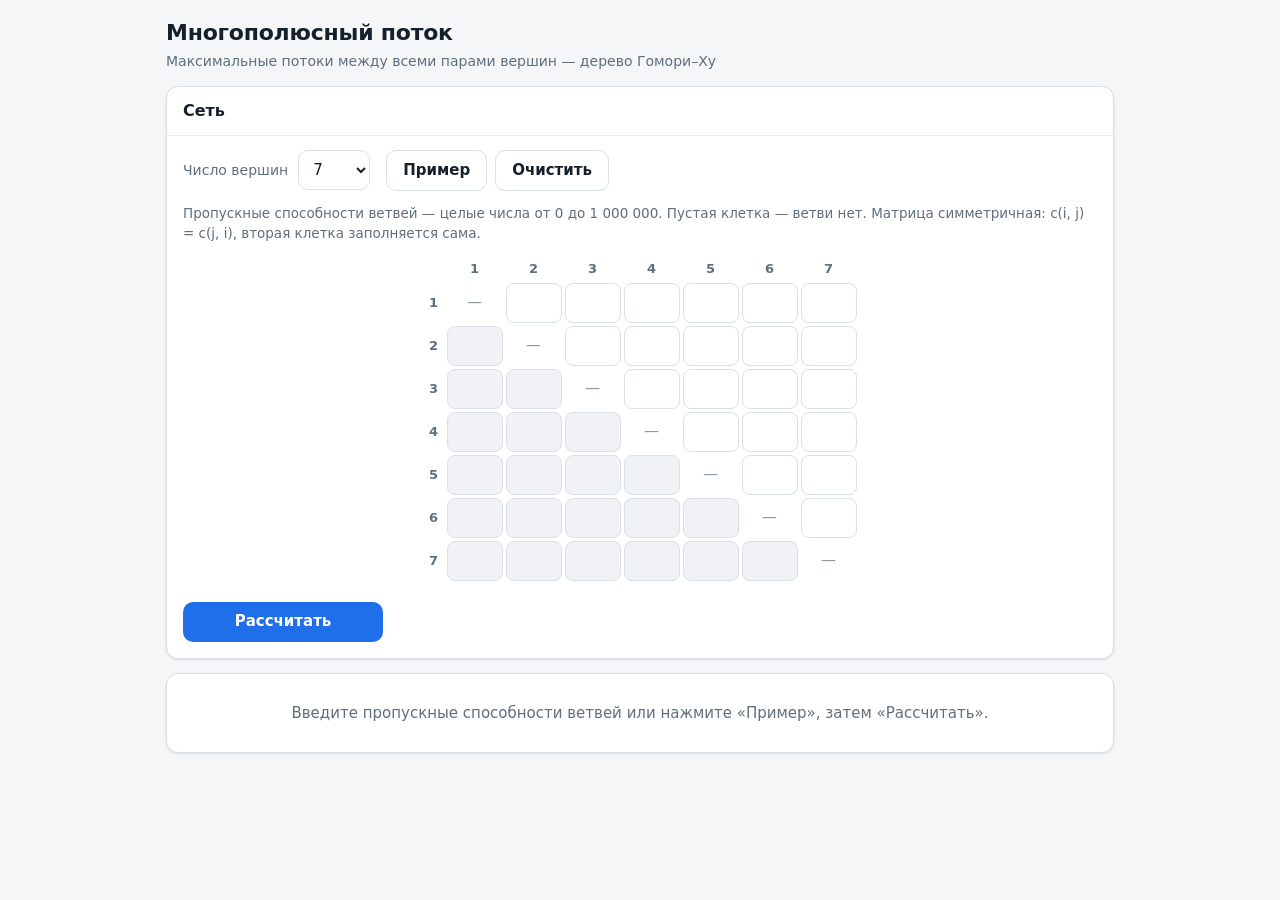
==== prilozhenie-2/ui/index.html @ 4b2078f8 "feat(ui): экран многополюсного потока - ввод матрицы, шаги с разрезами, рисунки сети и дерева, итого" ====
<!DOCTYPE html>
<html lang="ru">
<head>
    <meta charset="utf-8">
    <meta name="viewport" content="width=device-width, initial-scale=1, viewport-fit=cover">
    <meta name="color-scheme" content="light dark">
    <meta name="description"
          content="Многополюсный максимальный поток: дерево Гомори–Ху и потоки между всеми парами вершин сети">
    <title>Многополюсный поток</title>
    <link rel="stylesheet" href="styles.css">
    <script src="android-bridge.js"></script>
</head>
<body>
<div class="page">
    <header class="masthead">
        <h1>Многополюсный поток</h1>
        <p>Максимальные потоки между всеми парами вершин — дерево Гомори–Ху</p>
    </header>

    <section class="card" id="input-card">
        <h2>Сеть</h2>
        <div class="card-body">
            <div class="toolbar">
                <div class="size-row">
                    <label class="size-field" for="size">Число вершин</label>
                    <select id="size"></select>
                </div>
                <div class="button-row">
                    <button type="button" class="btn-ghost" id="btn-example">Пример</button>
                    <button type="button" class="btn-ghost" id="btn-clear">Очистить</button>
                </div>
            </div>
            <div class="undo" id="undo" hidden>
                <span id="undo-text"></span>
                <button type="button" class="btn-link" id="btn-undo">Вернуть как было</button>
            </div>
            <p class="hint">
                Пропускные способности ветвей — целые числа от 0 до 1&nbsp;000&nbsp;000.
                Пустая клетка — ветви нет. Матрица симметричная: c(i,&nbsp;j) = c(j,&nbsp;i),
                вторая клетка заполняется сама.
            </p>
            <div class="matrix-scroll">
                <table class="matrix" id="matrix"></table>
            </div>
            <div class="message error" id="input-message" role="alert" hidden></div>
            <button type="button" class="btn-primary" id="btn-solve">Рассчитать</button>
        </div>
    </section>

    <main id="results"></main>
</div>

<script src="app.js"></script>
</body>
</html>
---- prilozhenie-2/ui/styles.css ----
/* Многополюсный поток — оформление.
   Палитра та же, что у калькулятора набора высоты, тёмная тема - по настройке системы.
   Без flex-gap и прочих новинок: страница должна выглядеть так же в старом WebView Android 10. */

:root {
    color-scheme: light dark;
    --bg: #f4f6f8;
    --surface: #ffffff;
    --surface-2: #f0f2f5;
    --border: #dae0e7;
    --border-soft: #e8ecf1;
    --text: #16202b;
    --text-dim: #5f6f7e;
    --text-faint: #8a97a4;
    --accent: #1f6feb;
    --accent-soft: rgba(31, 111, 235, 0.12);
    --sink: #c2410c;
    --sink-soft: rgba(194, 65, 12, 0.12);
    --edge: #9aa7b4;
    --warn-bg: #fff6e5;
    --warn-border: #f0d08a;
    --warn-text: #8a5a06;
    --danger-bg: #fdecea;
    --danger-border: #f3b5ae;
    --danger-text: #a4291c;
    --shadow: 0 1px 2px rgba(16, 24, 40, 0.05), 0 1px 3px rgba(16, 24, 40, 0.06);
}

/* Тёмная палитра записана дважды: по настройке браузера (сайт) и по классу theme-dark,
   который в приложении ставит android-bridge.js - WebView Android 10-12 тему системы
   странице не сообщает. Если приложение сказало «светлая», класс theme-light её закрепляет. */
@media (prefers-color-scheme: dark) {
    :root:not(.theme-light) {
        --bg: #0e1319;
        --surface: #151b22;
        --surface-2: #1b232b;
        --border: #2a333d;
        --border-soft: #222b34;
        --text: #e4eaf1;
        --text-dim: #97a4b2;
        --text-faint: #6d7c8a;
        --accent: #4d9dff;
        --accent-soft: rgba(77, 157, 255, 0.16);
        --sink: #fb923c;
        --sink-soft: rgba(251, 146, 60, 0.16);
        --edge: #4f5d6b;
        --warn-bg: #2c2411;
        --warn-border: #5c4a1c;
        --warn-text: #e0b45f;
        --danger-bg: #2d1613;
        --danger-border: #5e2a24;
        --danger-text: #ff8b7d;
        --shadow: none;
    }
}

:root.theme-light {
    color-scheme: light;
}

:root.theme-dark {
    color-scheme: dark;
    --bg: #0e1319;
    --surface: #151b22;
    --surface-2: #1b232b;
    --border: #2a333d;
    --border-soft: #222b34;
    --text: #e4eaf1;
    --text-dim: #97a4b2;
    --text-faint: #6d7c8a;
    --accent: #4d9dff;
    --accent-soft: rgba(77, 157, 255, 0.16);
    --sink: #fb923c;
    --sink-soft: rgba(251, 146, 60, 0.16);
    --edge: #4f5d6b;
    --warn-bg: #2c2411;
    --warn-border: #5c4a1c;
    --warn-text: #e0b45f;
    --danger-bg: #2d1613;
    --danger-border: #5e2a24;
    --danger-text: #ff8b7d;
    --shadow: none;
}

* {
    box-sizing: border-box;
}

[hidden] {
    display: none !important;
}

html {
    -webkit-text-size-adjust: 100%;
}

body {
    margin: 0;
    background: var(--bg);
    color: var(--text);
    font: 15px/1.5 system-ui, -apple-system, "Segoe UI", Roboto, "Helvetica Neue", Arial, sans-serif;
}

.page {
    max-width: 980px;
    margin: 0 auto;
    padding: 16px 16px 48px;
}

/* ------------------------------------------------------------------ шапка */

.masthead {
    margin-bottom: 14px;
}

.masthead h1 {
    margin: 0;
    font-size: 22px;
    font-weight: 650;
    letter-spacing: -0.01em;
}

.masthead p {
    margin: 2px 0 0;
    color: var(--text-dim);
    font-size: 14px;
}

/* ---------------------------------------------------------------- карточки */

.card {
    background: var(--surface);
    border: 1px solid var(--border);
    border-radius: 12px;
    box-shadow: var(--shadow);
    margin-bottom: 14px;
}

.card > h2 {
    margin: 0;
    padding: 12px 16px;
    font-size: 16px;
    font-weight: 650;
    border-bottom: 1px solid var(--border-soft);
}

.card-body {
    padding: 14px 16px 16px;
}

.placeholder {
    padding: 28px 16px;
    color: var(--text-dim);
    text-align: center;
}

.hint {
    margin: 0 0 12px;
    color: var(--text-dim);
    font-size: 13.5px;
}

.center {
    text-align: center;
}

.muted {
    color: var(--text-dim);
}

.footnote {
    margin: 4px 0 0;
    color: var(--text-faint);
    font-size: 12.5px;
    text-align: center;
}

/* ------------------------------------------------------------------ кнопки */

button,
select {
    font: inherit;
    color: inherit;
}

.btn-primary,
.btn-ghost {
    min-height: 40px;
    padding: 8px 16px;
    border-radius: 10px;
    font-size: 15px;
    font-weight: 600;
    cursor: pointer;
}

.btn-primary {
    display: block;
    width: 100%;
    margin-top: 14px;
    border: 0;
    background: var(--accent);
    color: #fff;
}

.btn-primary:disabled {
    opacity: 0.6;
}

.btn-ghost {
    border: 1px solid var(--border);
    background: var(--surface);
}

.btn-small {
    min-height: 34px;
    padding: 5px 12px;
    font-size: 14px;
}

.btn-link {
    padding: 0;
    border: 0;
    background: none;
    color: var(--accent);
    font-weight: 600;
    text-decoration: underline;
    cursor: pointer;
}

@media (min-width: 640px) {
    .btn-primary {
        display: inline-block;
        width: auto;
        min-width: 200px;
    }
}

/* ------------------------------------------------------------------ ввод */

/* на телефоне: строка с числом вершин, под ней две равные кнопки; на широком экране - в одну строку */
.toolbar {
    margin: 0 0 12px;
}

.size-row {
    display: flex;
    align-items: center;
    justify-content: space-between;
    margin-bottom: 8px;
}

.button-row {
    display: grid;
    grid-template-columns: 1fr 1fr;
    grid-gap: 8px;
}

@media (min-width: 560px) {
    .toolbar {
        display: flex;
        align-items: center;
    }

    .size-row {
        margin: 0 16px 0 0;
    }

    .size-field {
        margin-right: 10px;
    }

    .button-row {
        grid-template-columns: auto auto;
    }
}

.size-field {
    color: var(--text-dim);
    font-size: 14px;
}

select {
    min-height: 40px;
    min-width: 72px;
    padding: 6px 10px;
    border: 1px solid var(--border);
    border-radius: 10px;
    background: var(--surface);
}

.undo {
    margin: 0 0 10px;
    padding: 8px 12px;
    border-radius: 10px;
    background: var(--accent-soft);
    font-size: 14px;
}

.matrix-scroll,
.table-scroll,
.figure {
    overflow-x: auto;
    -webkit-overflow-scrolling: touch;
}

.matrix-scroll {
    margin: 0 -16px;
    padding: 0 16px 4px;
}

/* ширина таблицы - по экрану; границы снизу и сверху задаёт app.js от числа вершин:
   на телефоне 7 x 7 помещается целиком, 10 x 10 прокручивается вбок */
table.matrix {
    width: 100%;
    table-layout: fixed;
    border-collapse: separate;
    border-spacing: 3px;
    margin: 0 auto;
}

table.matrix th {
    color: var(--text-dim);
    font-size: 13px;
    font-weight: 600;
    text-align: center;
}

table.matrix th.corner {
    width: 20px;
}

table.matrix td {
    padding: 0;
}

table.matrix input,
table.matrix td.diag {
    height: 40px;
}

table.matrix input {
    display: block;
    width: 100%;
    padding: 0;
    border: 1px solid var(--border);
    border-radius: 8px;
    background: var(--surface);
    color: var(--text);
    font: inherit;
    font-size: 16px;
    text-align: center;
    -webkit-appearance: none;
    appearance: none;
}

/* под диагональю - зеркальные клетки, они чуть темнее */
table.matrix td.lower input {
    background: var(--surface-2);
}

table.matrix td.diag {
    color: var(--text-faint);
    text-align: center;
}

table.matrix input:focus {
    outline: none;
    border-color: var(--accent);
    box-shadow: 0 0 0 3px var(--accent-soft);
}

table.matrix input.invalid {
    border-color: var(--danger-text);
    background: var(--danger-bg);
    color: var(--danger-text);
}

/* --------------------------------------------------------------- сообщения */

.message {
    margin: 12px 0;
    padding: 10px 12px;
    border-radius: 10px;
    font-size: 14px;
}

.message.error {
    border: 1px solid var(--danger-border);
    background: var(--danger-bg);
    color: var(--danger-text);
}

.message.warn {
    border: 1px solid var(--warn-border);
    background: var(--warn-bg);
    color: var(--warn-text);
}

/* --------------------------------------------------------------- результат */

.chips {
    display: flex;
    flex-wrap: wrap;
    margin: 0 -4px 10px;
}

.chips a {
    margin: 4px;
    padding: 6px 14px;
    border: 1px solid var(--border);
    border-radius: 999px;
    background: var(--surface);
    color: var(--text);
    font-size: 14px;
    text-decoration: none;
}

.table-scroll {
    margin: 0 0 10px;
}

table.data {
    border-collapse: collapse;
    font-size: 14px;
    font-variant-numeric: tabular-nums;
}

table.data th,
table.data td {
    padding: 6px 9px;
    border: 1px solid var(--border-soft);
    text-align: center;
}

table.data th {
    background: var(--surface-2);
    font-weight: 600;
}

table.data td.diag,
table.data td.zero {
    color: var(--text-faint);
}

/* сводка должна помещаться на экран телефона без прокрутки хотя бы для 7 вершин */
table.summary {
    font-size: 13.5px;
}

table.summary th,
table.summary td {
    padding: 6px 5px;
}

table.summary td {
    text-align: left;
}

table.summary td.num {
    text-align: center;
}

table.summary .nowrap,
.set {
    white-space: nowrap;
}

table.summary tbody tr {
    cursor: pointer;
}

table.summary tbody tr:hover,
table.summary tbody tr:focus {
    outline: none;
    background: var(--accent-soft);
}

table.final {
    margin: 0 auto;
}

.is-s {
    color: var(--accent);
}

.is-t {
    color: var(--sink);
}

th.is-s {
    background: var(--accent-soft) !important;
}

th.is-t {
    background: var(--sink-soft) !important;
}

th.is-contracted {
    font-style: italic;
}

.legend {
    margin: -4px 0 0;
    color: var(--text-dim);
    font-size: 13px;
}

.steps-toolbar {
    margin: 4px 0 0;
}

details.step {
    margin-top: 10px;
    border: 1px solid var(--border);
    border-radius: 10px;
}

details.step > summary {
    padding: 10px 12px;
    list-style: none;
    cursor: pointer;
}

details.step > summary::-webkit-details-marker {
    display: none;
}

details.step > summary::before {
    content: '▸';
    display: inline-block;
    width: 16px;
    color: var(--text-dim);
    transition: transform 0.15s;
}

details.step[open] > summary::before {
    transform: rotate(90deg);
}

.step-title {
    font-weight: 650;
    margin-right: 10px;
}

.step-pair {
    color: var(--text-dim);
    margin-right: 10px;
}

.step-flow {
    font-weight: 600;
    white-space: nowrap;
}

.step-body {
    padding: 0 12px 12px;
    border-top: 1px solid var(--border-soft);
}

.step-body h4 {
    margin: 14px 0 6px;
    color: var(--text-dim);
    font-size: 12.5px;
    font-weight: 650;
    letter-spacing: 0.04em;
    text-transform: uppercase;
}

.step-body p {
    margin: 6px 0;
}

.paths {
    margin: 0;
    padding-left: 24px;
}

.paths li {
    margin: 2px 0;
}

.amount {
    color: var(--accent);
    font-weight: 650;
    white-space: nowrap;
}

.result-line {
    font-size: 15.5px;
}

.cut {
    font-size: 15.5px;
}

.side-s {
    color: var(--accent);
    font-weight: 600;
}

.side-t {
    color: var(--sink);
    font-weight: 600;
}

.cut-bar {
    color: var(--text-faint);
    font-weight: 700;
}

.branches {
    margin: 0;
    padding-left: 20px;
    -webkit-columns: 2;
    columns: 2;
}

/* ---------------------------------------------------------------- рисунки */

.figure {
    margin: 0 0 8px;
    text-align: center;
}

svg.diagram {
    max-width: 100%;
    height: auto;
}

svg .edge {
    stroke: var(--edge);
    stroke-width: 2;
    stroke-linecap: round;
}

svg .edge.fresh {
    stroke: var(--accent);
    stroke-width: 3;
}

svg .node circle,
svg .node rect {
    fill: var(--surface);
    stroke: var(--text-dim);
    stroke-width: 1.5;
}

svg .node text,
svg .edge-label {
    fill: var(--text);
    font-size: 13px;
    font-weight: 650;
    text-anchor: middle;
}

/* обводка цветом фона - подпись читается поверх линий */
svg .edge-label {
    font-size: 12.5px;
    paint-order: stroke;
    stroke: var(--surface);
    stroke-width: 4px;
    stroke-linejoin: round;
}

svg .edge-label.fresh {
    fill: var(--accent);
}
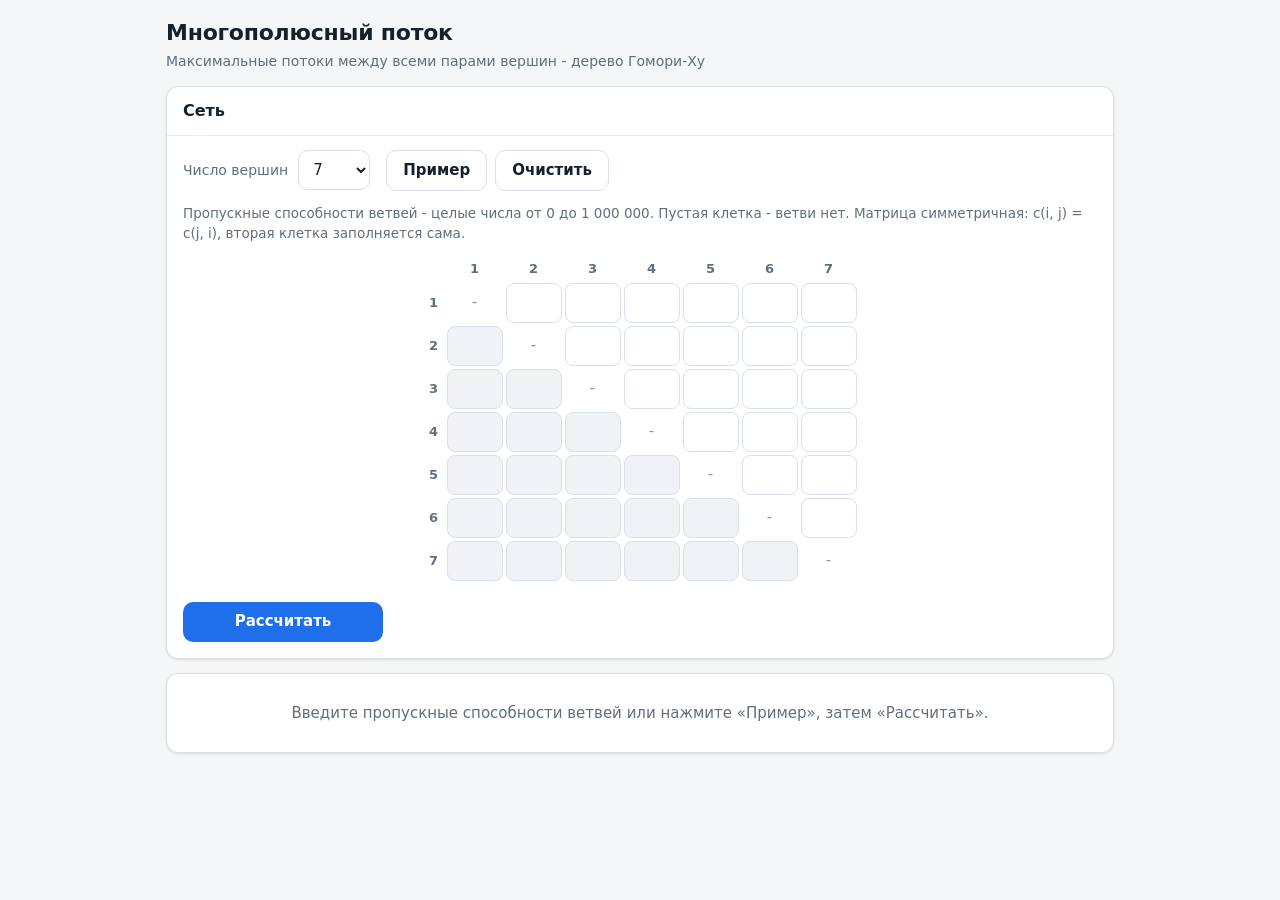
==== commit 99384299: "fix: дефис вместо тире в экране, readme и комментариях многополюсного потока" ====
--- a/prilozhenie-2/ui/index.html
+++ b/prilozhenie-2/ui/index.html
@@ -5,7 +5,7 @@
     <meta name="viewport" content="width=device-width, initial-scale=1, viewport-fit=cover">
     <meta name="color-scheme" content="light dark">
     <meta name="description"
-          content="Многополюсный максимальный поток: дерево Гомори–Ху и потоки между всеми парами вершин сети">
+          content="Многополюсный максимальный поток: дерево Гомори-Ху и потоки между всеми парами вершин сети">
     <title>Многополюсный поток</title>
     <link rel="stylesheet" href="styles.css">
     <script src="android-bridge.js"></script>
@@ -14,7 +14,7 @@
 <div class="page">
     <header class="masthead">
         <h1>Многополюсный поток</h1>
-        <p>Максимальные потоки между всеми парами вершин — дерево Гомори–Ху</p>
+        <p>Максимальные потоки между всеми парами вершин - дерево Гомори-Ху</p>
     </header>
 
     <section class="card" id="input-card">
@@ -35,8 +35,8 @@
                 <button type="button" class="btn-link" id="btn-undo">Вернуть как было</button>
             </div>
             <p class="hint">
-                Пропускные способности ветвей — целые числа от 0 до 1&nbsp;000&nbsp;000.
-                Пустая клетка — ветви нет. Матрица симметричная: c(i,&nbsp;j) = c(j,&nbsp;i),
+                Пропускные способности ветвей - целые числа от 0 до 1&nbsp;000&nbsp;000.
+                Пустая клетка - ветви нет. Матрица симметричная: c(i,&nbsp;j) = c(j,&nbsp;i),
                 вторая клетка заполняется сама.
             </p>
             <div class="matrix-scroll">
--- a/prilozhenie-2/ui/styles.css
+++ b/prilozhenie-2/ui/styles.css
@@ -1,4 +1,4 @@
-/* Многополюсный поток — оформление.
+/* Многополюсный поток - оформление.
    Палитра та же, что у калькулятора набора высоты, тёмная тема - по настройке системы.
    Без flex-gap и прочих новинок: страница должна выглядеть так же в старом WebView Android 10. */
 
@@ -479,6 +479,29 @@
     margin: 0 auto;
 }
 
+/* итоговая таблица на шаге: найденные потоки жирным, поток этого шага выделен,
+   на последнем шаге пары по дереву - обычным шрифтом */
+table.progress td.found {
+    font-weight: 650;
+}
+
+table.progress td.fresh,
+.fresh-mark {
+    color: var(--accent);
+}
+
+table.progress td.fresh {
+    background: var(--accent-soft);
+}
+
+table.progress td.from-tree {
+    color: var(--text-dim);
+}
+
+.fresh-mark {
+    font-weight: 650;
+}
+
 .is-s {
     color: var(--accent);
 }
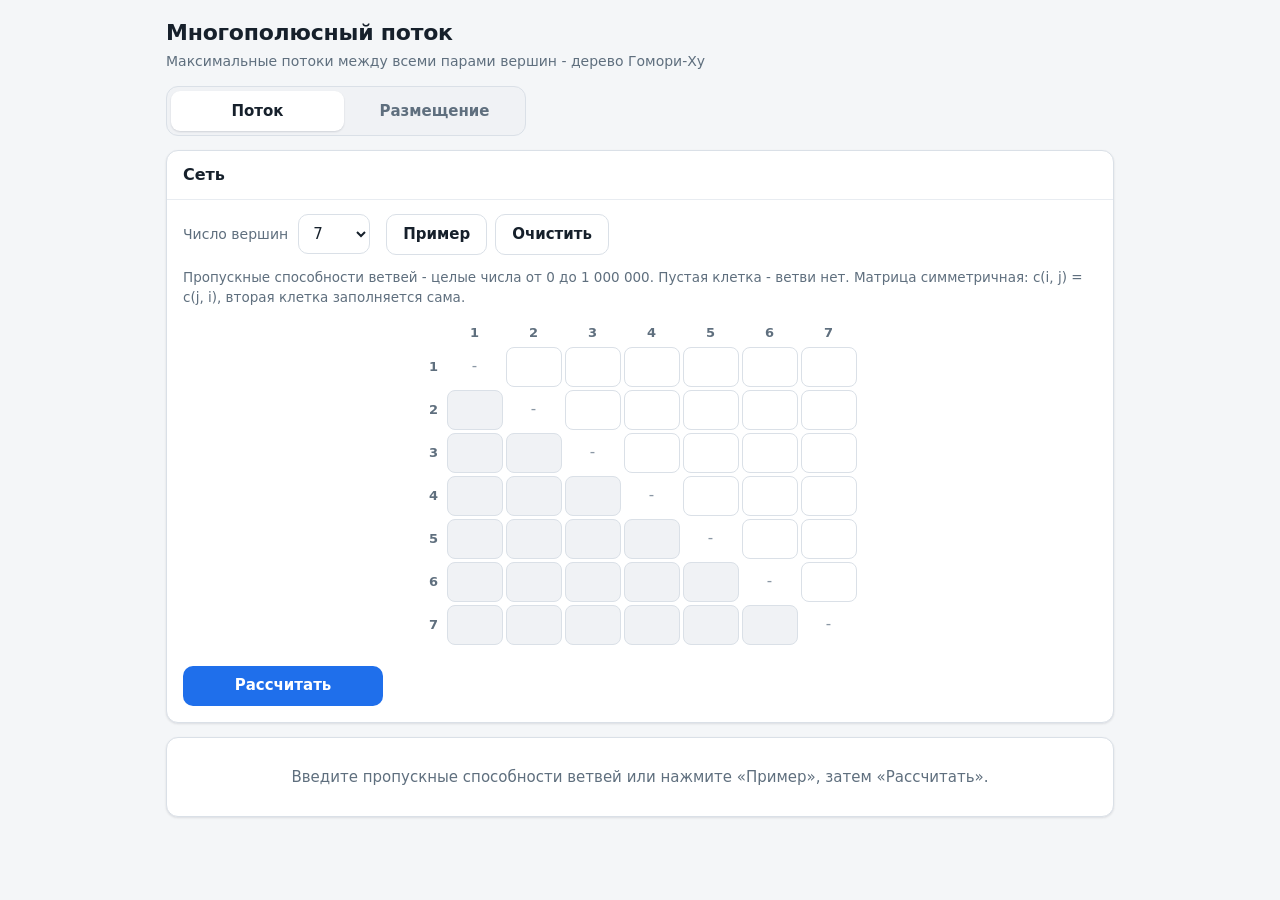
==== commit 5252b84d: "feat(ui): вкладки поток и размещение - ввод таблиц, шаги венгерского метода с назначениями и линиями" ====
--- a/prilozhenie-2/ui/index.html
+++ b/prilozhenie-2/ui/index.html
@@ -5,7 +5,7 @@
     <meta name="viewport" content="width=device-width, initial-scale=1, viewport-fit=cover">
     <meta name="color-scheme" content="light dark">
     <meta name="description"
-          content="Многополюсный максимальный поток: дерево Гомори-Ху и потоки между всеми парами вершин сети">
+          content="Многополюсный максимальный поток (дерево Гомори-Ху) и размещение производства венгерским методом">
     <title>Многополюсный поток</title>
     <link rel="stylesheet" href="styles.css">
     <script src="android-bridge.js"></script>
@@ -14,42 +14,106 @@
 <div class="page">
     <header class="masthead">
         <h1>Многополюсный поток</h1>
-        <p>Максимальные потоки между всеми парами вершин - дерево Гомори-Ху</p>
+        <p id="masthead-sub">Максимальные потоки между всеми парами вершин - дерево Гомори-Ху</p>
     </header>
 
-    <section class="card" id="input-card">
-        <h2>Сеть</h2>
-        <div class="card-body">
-            <div class="toolbar">
-                <div class="size-row">
-                    <label class="size-field" for="size">Число вершин</label>
-                    <select id="size"></select>
+    <nav class="tabs" role="tablist" aria-label="Задачи">
+        <button type="button" role="tab" id="tab-btn-flow" data-tab="flow" aria-controls="tab-flow"
+                aria-selected="true" class="active">Поток</button>
+        <button type="button" role="tab" id="tab-btn-placement" data-tab="placement" aria-controls="tab-placement"
+                aria-selected="false">Размещение</button>
+    </nav>
+
+    <main>
+        <div class="tab-panel" id="tab-flow" role="tabpanel" aria-labelledby="tab-btn-flow">
+            <section class="card" id="input-card">
+                <h2>Сеть</h2>
+                <div class="card-body">
+                    <div class="toolbar">
+                        <div class="size-row">
+                            <label class="size-field" for="size">Число вершин</label>
+                            <select id="size"></select>
+                        </div>
+                        <div class="button-row">
+                            <button type="button" class="btn-ghost" id="btn-example">Пример</button>
+                            <button type="button" class="btn-ghost" id="btn-clear">Очистить</button>
+                        </div>
+                    </div>
+                    <div class="undo" id="undo" hidden>
+                        <span id="undo-text"></span>
+                        <button type="button" class="btn-link" id="btn-undo">Вернуть как было</button>
+                    </div>
+                    <p class="hint">
+                        Пропускные способности ветвей - целые числа от 0 до 1&nbsp;000&nbsp;000.
+                        Пустая клетка - ветви нет. Матрица симметричная: c(i,&nbsp;j) = c(j,&nbsp;i),
+                        вторая клетка заполняется сама.
+                    </p>
+                    <div class="matrix-scroll">
+                        <table class="matrix" id="matrix"></table>
+                    </div>
+                    <div class="message error" id="input-message" role="alert" hidden></div>
+                    <button type="button" class="btn-primary" id="btn-solve">Рассчитать</button>
                 </div>
-                <div class="button-row">
-                    <button type="button" class="btn-ghost" id="btn-example">Пример</button>
-                    <button type="button" class="btn-ghost" id="btn-clear">Очистить</button>
+            </section>
+
+            <div id="results"></div>
+        </div>
+
+        <div class="tab-panel" id="tab-placement" role="tabpanel" aria-labelledby="tab-btn-placement" hidden>
+            <section class="card" id="pl-input-card">
+                <h2>Размещение производства</h2>
+                <div class="card-body">
+                    <div class="toolbar">
+                        <div class="size-row">
+                            <label class="size-field" for="pl-products">Видов продукции</label>
+                            <select id="pl-products"></select>
+                        </div>
+                        <div class="size-row">
+                            <label class="size-field" for="pl-plants">Предприятий</label>
+                            <select id="pl-plants"></select>
+                        </div>
+                        <div class="button-row">
+                            <button type="button" class="btn-ghost" id="pl-btn-example">Пример</button>
+                            <button type="button" class="btn-ghost" id="pl-btn-clear">Очистить</button>
+                        </div>
+                    </div>
+                    <div class="undo" id="pl-undo" hidden>
+                        <span id="pl-undo-text"></span>
+                        <button type="button" class="btn-link" id="pl-btn-undo">Вернуть как было</button>
+                    </div>
+                    <p class="hint">
+                        Каждый вид продукции производится на одном предприятии, на предприятии - не больше
+                        одного вида. Строки таблиц - виды продукции, столбцы - предприятия. Все числа целые:
+                        издержки и цена - рубли за единицу, от 0 до 1&nbsp;000&nbsp;000; объём - единиц в год,
+                        от 1 до 100&nbsp;000&nbsp;000.
+                    </p>
+
+                    <h3 class="input-title">Издержки производства единицы, руб.</h3>
+                    <div class="matrix-scroll">
+                        <table class="matrix" id="pl-production"></table>
+                    </div>
+
+                    <h3 class="input-title">Издержки сбыта единицы, руб.</h3>
+                    <div class="matrix-scroll">
+                        <table class="matrix" id="pl-sales"></table>
+                    </div>
+
+                    <h3 class="input-title">План по видам продукции</h3>
+                    <div class="matrix-scroll">
+                        <table class="matrix plan" id="pl-plan"></table>
+                    </div>
+
+                    <div class="message error" id="pl-input-message" role="alert" hidden></div>
+                    <button type="button" class="btn-primary" id="pl-btn-solve">Рассчитать</button>
                 </div>
-            </div>
-            <div class="undo" id="undo" hidden>
-                <span id="undo-text"></span>
-                <button type="button" class="btn-link" id="btn-undo">Вернуть как было</button>
-            </div>
-            <p class="hint">
-                Пропускные способности ветвей - целые числа от 0 до 1&nbsp;000&nbsp;000.
-                Пустая клетка - ветви нет. Матрица симметричная: c(i,&nbsp;j) = c(j,&nbsp;i),
-                вторая клетка заполняется сама.
-            </p>
-            <div class="matrix-scroll">
-                <table class="matrix" id="matrix"></table>
-            </div>
-            <div class="message error" id="input-message" role="alert" hidden></div>
-            <button type="button" class="btn-primary" id="btn-solve">Рассчитать</button>
+            </section>
+
+            <div id="pl-results"></div>
         </div>
-    </section>
-
-    <main id="results"></main>
+    </main>
 </div>
 
 <script src="app.js"></script>
+<script src="placement.js"></script>
 </body>
 </html>
--- a/prilozhenie-2/ui/styles.css
+++ b/prilozhenie-2/ui/styles.css
@@ -14,6 +14,7 @@
     --text-faint: #8a97a4;
     --accent: #1f6feb;
     --accent-soft: rgba(31, 111, 235, 0.12);
+    --accent-mid: rgba(31, 111, 235, 0.26);
     --sink: #c2410c;
     --sink-soft: rgba(194, 65, 12, 0.12);
     --edge: #9aa7b4;
@@ -41,6 +42,7 @@
         --text-faint: #6d7c8a;
         --accent: #4d9dff;
         --accent-soft: rgba(77, 157, 255, 0.16);
+        --accent-mid: rgba(77, 157, 255, 0.34);
         --sink: #fb923c;
         --sink-soft: rgba(251, 146, 60, 0.16);
         --edge: #4f5d6b;
@@ -70,6 +72,7 @@
     --text-faint: #6d7c8a;
     --accent: #4d9dff;
     --accent-soft: rgba(77, 157, 255, 0.16);
+    --accent-mid: rgba(77, 157, 255, 0.34);
     --sink: #fb923c;
     --sink-soft: rgba(251, 146, 60, 0.16);
     --edge: #4f5d6b;
@@ -479,6 +482,12 @@
     margin: 0 auto;
 }
 
+/* таблица после вычитания потоков: клетки, которые поменяли пути */
+table.residual td.changed {
+    background: var(--accent-soft);
+    font-weight: 650;
+}
+
 /* итоговая таблица на шаге: найденные потоки жирным, поток этого шага выделен,
    на последнем шаге пары по дереву - обычным шрифтом */
 table.progress td.found {
@@ -688,3 +697,204 @@
 svg .edge-label.fresh {
     fill: var(--accent);
 }
+
+/* ---------------------------------------------------------------- вкладки */
+
+.tabs {
+    display: grid;
+    grid-template-columns: 1fr 1fr;
+    grid-gap: 4px;
+    margin: 0 0 14px;
+    padding: 4px;
+    border: 1px solid var(--border);
+    border-radius: 12px;
+    background: var(--surface-2);
+}
+
+.tabs button {
+    min-height: 40px;
+    padding: 6px 12px;
+    border: 0;
+    border-radius: 9px;
+    background: transparent;
+    color: var(--text-dim);
+    font-size: 15px;
+    font-weight: 600;
+    cursor: pointer;
+}
+
+.tabs button.active {
+    background: var(--surface);
+    color: var(--text);
+    box-shadow: 0 1px 2px rgba(16, 24, 40, 0.14);
+}
+
+@media (min-width: 560px) {
+    .tabs {
+        max-width: 360px;
+    }
+}
+
+/* ------------------------------------------------- размещение: ввод */
+
+.input-title {
+    margin: 16px 0 6px;
+    font-size: 14px;
+    font-weight: 650;
+}
+
+table.matrix.plan th.corner {
+    width: 40px;
+}
+
+table.matrix.plan {
+    max-width: 380px;
+}
+
+/* ---------------------------------------------- размещение: результат */
+
+.card-body h4.sub {
+    margin: 14px 0 6px;
+    color: var(--text-dim);
+    font-size: 12.5px;
+    font-weight: 650;
+    letter-spacing: 0.04em;
+    text-transform: uppercase;
+}
+
+.card-body h4.sub:first-child {
+    margin-top: 0;
+}
+
+/* матрица метода 5 x 5 с числами вроде 16800 помещается на экран 360 dp без прокрутки */
+table.pl-matrix {
+    font-size: 13px;
+}
+
+table.pl-matrix th,
+table.pl-matrix td {
+    padding: 5px 4px;
+}
+
+#tab-placement .step-body {
+    padding: 0 8px 10px;
+}
+
+table.pl-matrix td.negative,
+table.answer td.negative {
+    color: var(--danger-text);
+}
+
+table.pl-matrix td.best {
+    background: var(--accent-soft);
+    color: var(--accent);
+    font-weight: 650;
+}
+
+table.pl-matrix th.fict {
+    font-style: italic;
+}
+
+table.pl-matrix td.fict {
+    color: var(--text-dim);
+}
+
+/* столбец и строка «min» на шаге 1 */
+table.pl-matrix .extra {
+    background: var(--surface-2);
+    color: var(--text-dim);
+    font-weight: 600;
+}
+
+table.pl-matrix td.zero-cell {
+    font-weight: 650;
+}
+
+/* шаг 2: назначенный ноль в рамке, выбранный - в пунктирной, вычеркнутый - зачёркнут */
+table.pl-matrix td.assigned,
+.mark-assigned {
+    box-shadow: inset 0 0 0 2px var(--accent);
+    color: var(--accent);
+    font-weight: 700;
+}
+
+table.pl-matrix td.assigned.chosen,
+.mark-chosen {
+    box-shadow: none;
+    outline: 2px dashed var(--accent);
+    outline-offset: -3px;
+    color: var(--accent);
+    font-weight: 700;
+}
+
+table.pl-matrix td.crossed,
+.mark-crossed {
+    color: var(--text-faint);
+    text-decoration: line-through;
+}
+
+.mark-assigned,
+.mark-chosen,
+.mark-crossed {
+    display: inline-block;
+    min-width: 22px;
+    padding: 0 6px;
+    text-align: center;
+}
+
+/* шаг 3: закрытые линиями строки и столбцы, пересечения - гуще */
+table.pl-matrix td.line-row,
+table.pl-matrix td.line-col {
+    background: var(--accent-soft);
+}
+
+table.pl-matrix td.line-both {
+    background: var(--accent-mid);
+}
+
+/* модификация: минус - у незакрытых клеток, плюс - на пересечениях */
+table.pl-matrix td.minus {
+    background: var(--accent-soft);
+}
+
+table.pl-matrix td.plus {
+    background: var(--sink-soft);
+    color: var(--sink);
+    font-weight: 650;
+}
+
+table.pl-matrix td.picked {
+    box-shadow: inset 0 0 0 2px var(--accent);
+    background: var(--accent-soft);
+    color: var(--accent);
+    font-weight: 700;
+}
+
+.picks {
+    margin: 6px 0;
+    padding-left: 24px;
+}
+
+.picks li {
+    margin: 2px 0;
+}
+
+table.answer td,
+table.answer th {
+    padding: 7px 12px;
+}
+
+table.answer .num {
+    text-align: right;
+}
+
+table.answer tfoot th {
+    font-weight: 700;
+}
+
+.alternatives {
+    margin: 0;
+    padding-left: 20px;
+    -webkit-columns: 2;
+    columns: 2;
+}
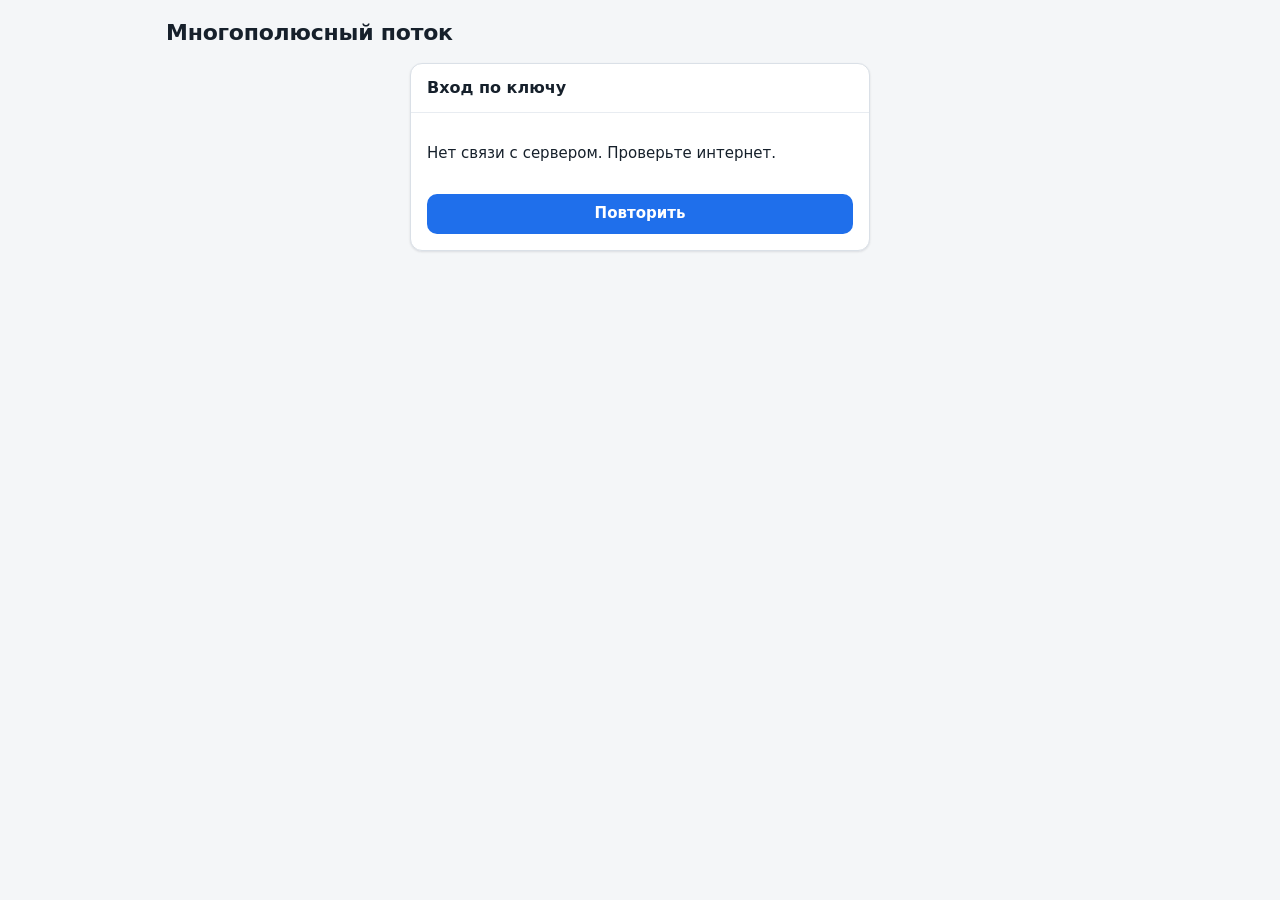
==== commit 20e14077: "feat(ui): вкладка «транспортная» и вход по ключу - без ключа только поле ввода, видны лишь разрешённ" ====
--- a/prilozhenie-2/ui/index.html
+++ b/prilozhenie-2/ui/index.html
@@ -1,12 +1,18 @@
 <!DOCTYPE html>
-<html lang="ru">
+<html lang="ru" class="access-locked">
 <head>
     <meta charset="utf-8">
     <meta name="viewport" content="width=device-width, initial-scale=1, viewport-fit=cover">
     <meta name="color-scheme" content="light dark">
     <meta name="description"
-          content="Многополюсный максимальный поток (дерево Гомори-Ху) и размещение производства венгерским методом">
+          content="Многополюсный максимальный поток, размещение производства и транспортная задача">
     <title>Многополюсный поток</title>
+    <!-- сайт на айфоне: значок и название на экране «Домой», открывается без адресной строки -->
+    <link rel="apple-touch-icon" href="apple-touch-icon.png">
+    <link rel="icon" type="image/png" href="apple-touch-icon.png">
+    <link rel="manifest" href="manifest.json">
+    <meta name="apple-mobile-web-app-capable" content="yes">
+    <meta name="apple-mobile-web-app-title" content="Многополюсный поток">
     <link rel="stylesheet" href="styles.css">
     <script src="android-bridge.js"></script>
 </head>
@@ -17,11 +23,34 @@
         <p id="masthead-sub">Максимальные потоки между всеми парами вершин - дерево Гомори-Ху</p>
     </header>
 
+    <!-- вход по ключу (access.js); пока ключа нет, вкладки ниже скрыты -->
+    <section class="card" id="access">
+        <h2>Вход по ключу</h2>
+        <div class="card-body">
+            <p class="hint center" id="access-wait">Проверяю доступ…</p>
+            <form id="access-form" autocomplete="off" hidden>
+                <div class="message error" id="access-message" role="alert" hidden></div>
+                <p class="hint" id="access-hint"></p>
+                <label class="size-field" for="access-key">Ключ</label>
+                <input type="text" id="access-key" class="access-key" placeholder="ABCD-EFGH-JKLM" maxlength="20"
+                       inputmode="text" autocapitalize="characters" autocomplete="off" autocorrect="off"
+                       spellcheck="false" enterkeyhint="go">
+                <button type="submit" class="btn-primary" id="access-enter">Войти</button>
+            </form>
+            <div id="access-offline" hidden>
+                <p id="access-offline-text"></p>
+                <button type="button" class="btn-primary" id="access-retry">Повторить</button>
+            </div>
+        </div>
+    </section>
+
     <nav class="tabs" role="tablist" aria-label="Задачи">
         <button type="button" role="tab" id="tab-btn-flow" data-tab="flow" aria-controls="tab-flow"
                 aria-selected="true" class="active">Поток</button>
         <button type="button" role="tab" id="tab-btn-placement" data-tab="placement" aria-controls="tab-placement"
                 aria-selected="false">Размещение</button>
+        <button type="button" role="tab" id="tab-btn-transport" data-tab="transport" aria-controls="tab-transport"
+                aria-selected="false">Транспортная</button>
     </nav>
 
     <main>
@@ -39,6 +68,7 @@
                             <button type="button" class="btn-ghost" id="btn-clear">Очистить</button>
                         </div>
                     </div>
+                    <button type="button" class="btn-ghost btn-photo btn-block" data-photo="flow">По фото</button>
                     <div class="undo" id="undo" hidden>
                         <span id="undo-text"></span>
                         <button type="button" class="btn-link" id="btn-undo">Вернуть как было</button>
@@ -88,17 +118,26 @@
                         от 1 до 100&nbsp;000&nbsp;000.
                     </p>
 
-                    <h3 class="input-title">Издержки производства единицы, руб.</h3>
+                    <div class="title-row">
+                        <h3 class="input-title">Издержки производства единицы, руб.</h3>
+                        <button type="button" class="btn-ghost btn-small btn-photo" data-photo="production">По фото</button>
+                    </div>
                     <div class="matrix-scroll">
                         <table class="matrix" id="pl-production"></table>
                     </div>
 
-                    <h3 class="input-title">Издержки сбыта единицы, руб.</h3>
+                    <div class="title-row">
+                        <h3 class="input-title">Издержки сбыта единицы, руб.</h3>
+                        <button type="button" class="btn-ghost btn-small btn-photo" data-photo="sales">По фото</button>
+                    </div>
                     <div class="matrix-scroll">
                         <table class="matrix" id="pl-sales"></table>
                     </div>
 
-                    <h3 class="input-title">План по видам продукции</h3>
+                    <div class="title-row">
+                        <h3 class="input-title">План по видам продукции</h3>
+                        <button type="button" class="btn-ghost btn-small btn-photo" data-photo="plan">По фото</button>
+                    </div>
                     <div class="matrix-scroll">
                         <table class="matrix plan" id="pl-plan"></table>
                     </div>
@@ -110,10 +149,58 @@
 
             <div id="pl-results"></div>
         </div>
+
+        <div class="tab-panel" id="tab-transport" role="tabpanel" aria-labelledby="tab-btn-transport" hidden>
+            <section class="card" id="tr-input-card">
+                <h2>Транспортная задача</h2>
+                <div class="card-body">
+                    <div class="toolbar">
+                        <div class="size-row">
+                            <label class="size-field" for="tr-suppliers">Поставщиков</label>
+                            <select id="tr-suppliers"></select>
+                        </div>
+                        <div class="size-row">
+                            <label class="size-field" for="tr-consumers">Потребителей</label>
+                            <select id="tr-consumers"></select>
+                        </div>
+                        <div class="button-row">
+                            <select id="tr-variant" aria-label="Вариант контрольной"></select>
+                            <button type="button" class="btn-ghost" id="tr-btn-clear">Очистить</button>
+                        </div>
+                    </div>
+                    <button type="button" class="btn-ghost btn-photo btn-block" data-photo="transport">По фото</button>
+                    <div class="undo" id="tr-undo" hidden>
+                        <span id="tr-undo-text"></span>
+                        <button type="button" class="btn-link" id="tr-btn-undo">Вернуть как было</button>
+                    </div>
+                    <p class="hint">
+                        Строки A - поставщики, столбцы B - потребители, в клетках - стоимость перевозки единицы груза.
+                        Справа запасы, снизу потребности. Все числа целые: стоимости от 0 до 1&nbsp;000&nbsp;000,
+                        запасы и потребности от 1 до 1&nbsp;000&nbsp;000.
+                    </p>
+                    <div class="matrix-scroll">
+                        <table class="matrix transport" id="tr-table"></table>
+                    </div>
+                    <p class="hint center" id="tr-balance"></p>
+                    <fieldset class="choice" id="tr-fictitious">
+                        <legend>Нули фиктивной строки или столбца в методе минимальной стоимости</legend>
+                        <label><input type="radio" name="tr-fictitious" value="last" checked> брать в последнюю очередь</label>
+                        <label><input type="radio" name="tr-fictitious" value="tariff"> брать первыми, как самые дешёвые</label>
+                    </fieldset>
+                    <div class="message error" id="tr-input-message" role="alert" hidden></div>
+                    <button type="button" class="btn-primary" id="tr-btn-solve">Рассчитать</button>
+                </div>
+            </section>
+
+            <div id="tr-results"></div>
+        </div>
     </main>
 </div>
 
 <script src="app.js"></script>
+<script src="access.js"></script>
 <script src="placement.js"></script>
+<script src="transport.js"></script>
+<script src="photo.js"></script>
 </body>
 </html>
--- a/prilozhenie-2/ui/styles.css
+++ b/prilozhenie-2/ui/styles.css
@@ -482,6 +482,25 @@
     margin: 0 auto;
 }
 
+/* обозначения R, Xst в заголовках шага: заголовки заглавными, а обозначение - как на доске */
+.nota {
+    text-transform: none;
+    letter-spacing: 0;
+}
+
+.nota sub {
+    font-size: 0.75em;
+}
+
+/* Xst - потоки по ветвям: по направлению потока жирным, обратные клетки с минусом бледнее */
+table.xst td.forward {
+    font-weight: 650;
+}
+
+table.xst td.backward {
+    color: var(--text-dim);
+}
+
 /* таблица после вычитания потоков: клетки, которые поменяли пути */
 table.residual td.changed {
     background: var(--accent-soft);
@@ -525,10 +544,6 @@
 
 th.is-t {
     background: var(--sink-soft) !important;
-}
-
-th.is-contracted {
-    font-style: italic;
 }
 
 .legend {
@@ -698,11 +713,61 @@
     fill: var(--accent);
 }
 
+/* ------------------------------------------------------------- вход по ключу */
+
+/* пока доступа нет, видна только карточка с ключом; класс ставит и снимает access.js */
+.access-locked .tabs,
+.access-locked main,
+.access-locked #masthead-sub {
+    display: none;
+}
+
+#access {
+    max-width: 460px;
+    margin: 0 auto;
+}
+
+input.access-key {
+    display: block;
+    width: 100%;
+    min-height: 46px;
+    margin-top: 4px;
+    padding: 8px 12px;
+    border: 1px solid var(--border);
+    border-radius: 10px;
+    background: var(--surface);
+    color: var(--text);
+    font: 600 19px/1.3 ui-monospace, SFMono-Regular, "Roboto Mono", Consolas, monospace;
+    letter-spacing: 0.04em;
+    text-align: center;
+    text-transform: uppercase;
+}
+
+input.access-key::placeholder {
+    color: var(--text-faint);
+    font-weight: 400;
+}
+
+input.access-key:focus {
+    outline: none;
+    border-color: var(--accent);
+    box-shadow: 0 0 0 3px var(--accent-soft);
+}
+
+#access .btn-primary {
+    width: 100%;
+}
+
+#access-message {
+    margin-top: 0;
+}
+
 /* ---------------------------------------------------------------- вкладки */
 
+/* число столбцов - по числу открытых вкладок, его задаёт access.js */
 .tabs {
     display: grid;
-    grid-template-columns: 1fr 1fr;
+    grid-template-columns: repeat(3, 1fr);
     grid-gap: 4px;
     margin: 0 0 14px;
     padding: 4px;
@@ -713,7 +778,7 @@
 
 .tabs button {
     min-height: 40px;
-    padding: 6px 12px;
+    padding: 6px 4px;
     border: 0;
     border-radius: 9px;
     background: transparent;
@@ -729,9 +794,16 @@
     box-shadow: 0 1px 2px rgba(16, 24, 40, 0.14);
 }
 
+/* три вкладки в ряд на узком телефоне: «Транспортная» не должна упираться в края */
+@media (max-width: 400px) {
+    .tabs button {
+        font-size: 14px;
+    }
+}
+
 @media (min-width: 560px) {
     .tabs {
-        max-width: 360px;
+        max-width: 480px;
     }
 }
 
@@ -898,3 +970,396 @@
     -webkit-columns: 2;
     columns: 2;
 }
+
+/* ------------------------------------------------------ транспортная: ввод */
+
+table.matrix.transport th.corner {
+    width: 38px;
+}
+
+/* запасы и потребности - как в задании, отдельно от стоимостей */
+table.matrix.transport td.side input {
+    border-color: var(--accent-mid);
+    background: var(--accent-soft);
+}
+
+table.matrix.transport th.side {
+    color: var(--accent);
+}
+
+.choice {
+    margin: 0 0 4px;
+    padding: 0;
+    border: 0;
+    font-size: 14px;
+}
+
+.choice legend {
+    margin-bottom: 4px;
+    padding: 0;
+    color: var(--text-dim);
+}
+
+.choice label {
+    display: block;
+    padding: 5px 0;
+    cursor: pointer;
+}
+
+.choice input {
+    width: 18px;
+    height: 18px;
+    margin: 0 6px 0 0;
+    vertical-align: -3px;
+    accent-color: var(--accent);
+}
+
+#tr-variant {
+    width: 100%;
+    min-width: 0;
+}
+
+/* -------------------------------------------------- транспортная: результат */
+
+.message.note {
+    border: 1px solid var(--accent-mid);
+    background: var(--accent-soft);
+}
+
+/* модель: слагаемое не разрывается переносом строки */
+.model {
+    margin: 0 0 10px;
+    padding: 10px 12px;
+    border-radius: 10px;
+    background: var(--surface-2);
+    font-size: 15px;
+    line-height: 1.75;
+}
+
+.model p {
+    margin: 0;
+}
+
+.model .model-title {
+    margin-top: 6px;
+    color: var(--text-dim);
+    font-size: 13px;
+}
+
+.model .system {
+    margin: 0;
+    padding: 0 0 0 10px;
+    border-left: 2px solid var(--border);
+    list-style: none;
+}
+
+.model .nonnegative {
+    margin-top: 6px;
+}
+
+.term {
+    white-space: nowrap;
+}
+
+.model sub,
+.step-body sub {
+    font-size: 0.72em;
+    line-height: 0;
+}
+
+.total {
+    line-height: 1.7;
+}
+
+/* 4 x 5 с фиктивным столбцом помещается на экран 360 dp без прокрутки */
+table.tr-plan {
+    width: 100%;
+    max-width: 560px;
+    font-size: 13px;
+}
+
+table.tr-plan th,
+table.tr-plan td {
+    min-width: 34px;
+    padding: 4px 2px;
+}
+
+table.tr-plan td {
+    padding: 4px;
+}
+
+table.tr-plan th.side {
+    font-size: 11.5px;
+}
+
+/* в клетке плана сверху справа стоимость, под ней перевозка */
+table.tr-plan .tariff {
+    display: block;
+    margin: -2px -2px 0 0;
+    color: var(--text-dim);
+    font-size: 11px;
+    line-height: 1.2;
+    text-align: right;
+}
+
+table.tr-plan td b {
+    display: block;
+    font-size: 14.5px;
+    line-height: 1.35;
+}
+
+table.tr-plan td.filled {
+    background: var(--accent-soft);
+}
+
+table.tr-plan td.basic-zero {
+    box-shadow: inset 0 0 0 2px var(--accent);
+}
+
+table.tr-plan td.current {
+    background: var(--accent-mid);
+    box-shadow: inset 0 0 0 2px var(--accent);
+}
+
+table.tr-plan th.side,
+table.tr-plan td.side {
+    background: var(--surface-2);
+    color: var(--text-dim);
+    font-weight: 600;
+}
+
+table.tr-plan th.fict {
+    font-style: italic;
+}
+
+table.tr-plan td.fict .tariff {
+    font-style: italic;
+}
+
+/* вычеркнутые строки и столбцы */
+table.tr-plan th.crossed {
+    color: var(--text-faint);
+    text-decoration: line-through;
+}
+
+table.tr-plan td.off:not(.filled) {
+    background: repeating-linear-gradient(135deg, transparent 0 5px, var(--border-soft) 5px 6px);
+}
+
+#tab-transport .step-body {
+    padding: 0 8px 10px;
+}
+
+.card-body .tr-steps h4.sub {
+    margin-top: 16px;
+}
+
+/* ---------------------------------------------------------------- по фото */
+
+/* кнопки «По фото» есть только в приложении: класс has-photo ставит photo.js */
+.btn-photo {
+    display: none;
+}
+
+.has-photo .btn-photo {
+    display: inline-block;
+}
+
+.has-photo .btn-photo.btn-block {
+    display: block;
+    width: 100%;
+    margin: 0 0 12px;
+}
+
+.title-row {
+    display: flex;
+    align-items: center;
+    justify-content: space-between;
+    margin: 16px 0 6px;
+}
+
+.title-row .input-title {
+    margin: 0 10px 0 0;
+}
+
+.title-row .btn-photo {
+    flex: none;
+}
+
+/* клетки, подставленные по фото: распознанные - лёгкая заливка, «проверить» - оранжевая
+   рамка, нераспознанные - красная пунктирная; ошибка ввода (invalid) важнее */
+table.matrix td input.photo-ok:not(.invalid) {
+    background: var(--accent-soft);
+}
+
+table.matrix td input.photo-check:not(.invalid) {
+    border-color: var(--sink);
+    box-shadow: 0 0 0 2px var(--sink-soft);
+}
+
+table.matrix td input.photo-missing:not(.invalid) {
+    border: 1px dashed var(--danger-text);
+    background: var(--danger-bg);
+}
+
+/* окно снизу экрана (на широком - по центру) */
+.sheet {
+    position: fixed;
+    top: 0;
+    right: 0;
+    bottom: 0;
+    left: 0;
+    z-index: 50;
+    display: flex;
+    align-items: flex-end;
+    justify-content: center;
+    background: rgba(0, 0, 0, 0.45);
+}
+
+.sheet-panel {
+    width: 100%;
+    max-width: 640px;
+    max-height: 92vh;
+    overflow-y: auto;
+    -webkit-overflow-scrolling: touch;
+    border-radius: 16px 16px 0 0;
+    background: var(--surface);
+    color: var(--text);
+}
+
+@media (min-width: 640px) {
+    .sheet {
+        align-items: center;
+    }
+
+    .sheet-panel {
+        border-radius: 16px;
+    }
+}
+
+body.sheet-open {
+    overflow: hidden;
+}
+
+.sheet-head {
+    display: flex;
+    align-items: center;
+    justify-content: space-between;
+    padding: 12px 16px;
+    border-bottom: 1px solid var(--border-soft);
+}
+
+.sheet-head h2 {
+    margin: 0 10px 0 0;
+    font-size: 16px;
+    font-weight: 650;
+}
+
+.sheet-body {
+    padding: 14px 16px 18px;
+}
+
+.photo-sources {
+    display: grid;
+    grid-template-columns: 1fr 1fr;
+    grid-gap: 10px;
+}
+
+.photo-sources button {
+    min-height: 72px;
+    font-size: 16px;
+}
+
+.photo-wait {
+    margin: 8px 0 4px;
+    font-size: 15.5px;
+    text-align: center;
+}
+
+.photo-actions {
+    display: grid;
+    grid-template-columns: 1fr 1fr;
+    grid-gap: 8px;
+    margin-top: 14px;
+}
+
+.photo-actions.single {
+    grid-template-columns: 1fr;
+}
+
+.photo-actions .btn-primary {
+    width: 100%;
+    min-width: 0;
+    margin: 0;
+}
+
+.photo-image {
+    margin: 0 0 10px;
+    border: 1px solid var(--border);
+    border-radius: 10px;
+    background: var(--surface-2);
+    overflow: hidden;
+    cursor: zoom-in;
+}
+
+.photo-image img {
+    display: block;
+    width: 100%;
+    max-height: 34vh;
+    object-fit: contain;
+}
+
+.photo-image.zoom img {
+    max-height: none;
+}
+
+.photo-notes {
+    margin: 0 0 10px;
+    padding-left: 20px;
+    color: var(--text-dim);
+    font-size: 13.5px;
+}
+
+table.photo-grid {
+    font-size: 13px;
+}
+
+table.photo-grid th,
+table.photo-grid td {
+    padding: 5px 6px;
+}
+
+table.photo-grid td.check,
+.photo-mark.check {
+    background: var(--sink-soft);
+    color: var(--sink);
+    font-weight: 650;
+}
+
+table.photo-grid td.missing,
+.photo-mark.missing {
+    background: var(--danger-bg);
+    color: var(--danger-text);
+    font-weight: 700;
+}
+
+table.photo-grid td.mirror,
+.photo-mark.mirror {
+    color: var(--accent);
+    font-style: italic;
+}
+
+table.photo-grid td.conflict,
+.photo-mark.conflict {
+    box-shadow: inset 0 0 0 2px var(--danger-text);
+    color: var(--danger-text);
+    font-weight: 700;
+}
+
+.photo-mark {
+    display: inline-block;
+    min-width: 22px;
+    padding: 0 5px;
+    border-radius: 4px;
+    text-align: center;
+}
